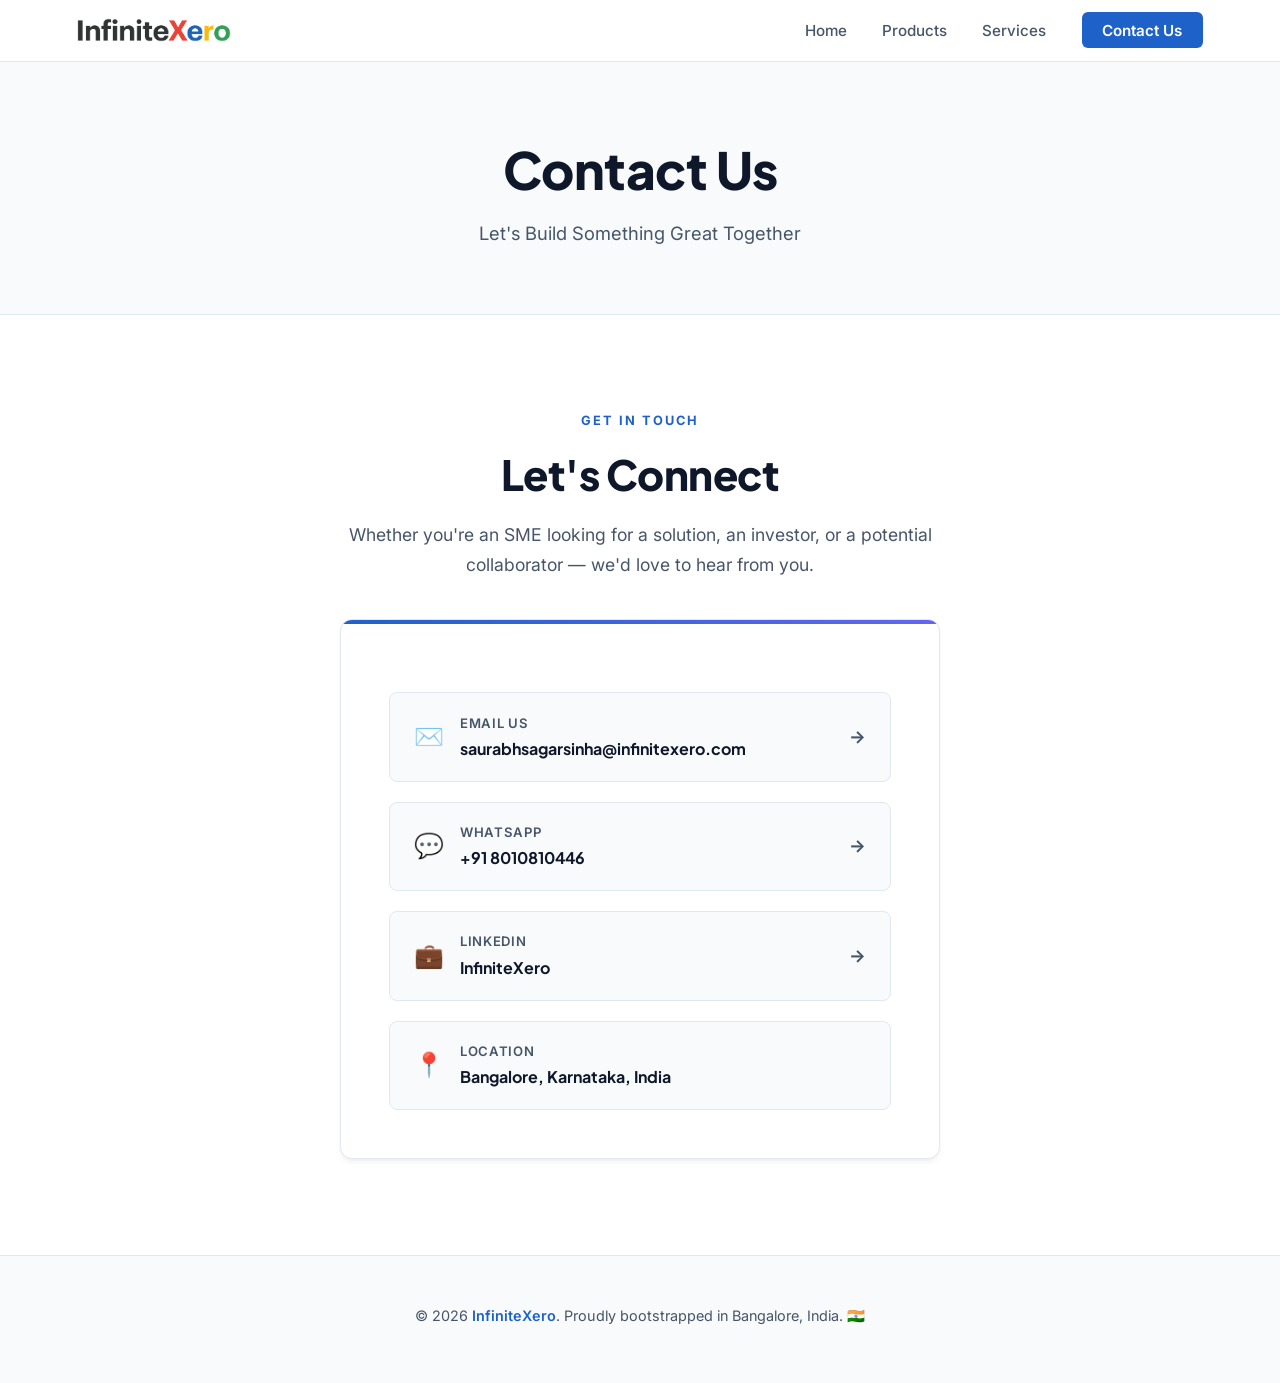
==== contact-us.html @ c76365dd "Fix flex container wrapping for contact page email on mobile" ====
<!DOCTYPE html>
<html lang="en">

<head>
  <meta charset="UTF-8" />
  <meta name="viewport" content="width=device-width, initial-scale=1.0" />
  <title>Contact Us — InfiniteXero</title>
  <link rel="stylesheet" href="style.css" />
  <style>
    /* ── PAGE-SPECIFIC CONTACT STYLE ── */
    .page-hero {
      min-height: 35vh;
      display: flex;
      flex-direction: column;
      align-items: center;
      justify-content: center;
      text-align: center;
      padding: 8rem 6% 4rem;
      background: var(--bg-secondary);
      border-bottom: 1px solid var(--border);
      position: relative;
      overflow: hidden;
    }

    .page-hero h1 {
      font-family: 'Plus Jakarta Sans', sans-serif;
      font-size: clamp(2.2rem, 5vw, 3.2rem);
      font-weight: 800;
      color: var(--text);
      margin-bottom: 0.5rem;
      letter-spacing: -0.5px;
    }

    .page-hero p {
      color: var(--text-muted);
      font-size: 1.15rem;
      max-width: 600px;
      margin: 0 auto;
    }

    #contact {
      background: var(--bg);
    }

    .contact-wrap {
      max-width: 600px;
      margin: 0 auto;
      text-align: center;
    }

    .contact-card {
      background: var(--card-bg);
      border: 1px solid var(--border);
      border-radius: 12px;
      padding: 3rem;
      margin-top: 2.5rem;
      box-shadow: var(--card-shadow);
      position: relative;
      overflow: hidden;
    }

    .contact-card::before {
      content: '';
      position: absolute;
      top: 0;
      left: 0;
      right: 0;
      height: 4px;
      background: linear-gradient(90deg, var(--accent-blue), var(--accent-purple));
    }

    .contact-links {
      display: flex;
      flex-direction: column;
      gap: 1.25rem;
      margin-top: 1.5rem;
    }

    .contact-link {
      display: flex;
      align-items: center;
      justify-content: space-between;
      background: var(--bg-secondary);
      border: 1px solid var(--border);
      border-radius: 8px;
      padding: 1.2rem 1.5rem;
      text-decoration: none;
      color: var(--text);
      transition: border-color 0.2s, background 0.2s;
    }

    .contact-link:hover {
      border-color: var(--accent-blue);
      background: rgba(30, 98, 201, 0.02);
    }

    .contact-link-left {
      display: flex;
      align-items: center;
      gap: 1rem;
      text-align: left;
      min-width: 0;
    }

    .contact-link-left > div {
      min-width: 0;
    }

    .contact-link-icon {
      font-size: 1.5rem;
    }

    .contact-link-label {
      font-size: 0.82rem;
      color: var(--text-muted);
      font-weight: 600;
      text-transform: uppercase;
      letter-spacing: 0.05em;
    }

    .contact-link-value {
      font-family: 'Plus Jakarta Sans', sans-serif;
      font-size: 1rem;
      font-weight: 700;
      color: var(--text);
      margin-top: 0.15rem;
      word-break: break-all;
    }

    .contact-arrow {
      color: var(--text-muted);
      font-size: 1.1rem;
      font-weight: 700;
    }

    .page-title {
      font-family: 'Plus Jakarta Sans', sans-serif;
      font-size: clamp(2rem, 4vw, 2.6rem);
      font-weight: 800;
      letter-spacing: -0.5px;
      margin-bottom: 0.75rem;
      color: var(--text);
    }

    @media (max-width: 768px) {
      .contact-card {
        padding: 2rem 1.5rem;
      }
      .contact-link {
        flex-direction: column;
        align-items: flex-start;
        gap: 0.75rem;
        padding: 1.2rem;
      }
      .contact-arrow {
        display: none;
      }
      .contact-link-value {
        font-size: 0.9rem;
        word-break: break-all;
      }
    }
  </style>
</head>

<body>

  <!-- NAV -->
  <nav>
    <a class="logo" href="index.html">
      <img src="infinitexero_logo.png" alt="InfiniteXero" />
    </a>
    <button class="hamburger" id="hamburger">
      <span></span>
      <span></span>
      <span></span>
    </button>
    <ul class="nav-links" id="navLinks">
      <li><a href="index.html">Home</a></li>
      <li><a href="products.html">Products</a></li>
      <li><a href="services.html">Services</a></li>
      <li><a href="contact-us.html" class="nav-cta">Contact Us</a></li>
    </ul>
  </nav>

  <script>
    const hamburger = document.getElementById('hamburger');
    const navLinks = document.getElementById('navLinks');

    hamburger.addEventListener('click', () => {
      hamburger.classList.toggle('active');
      navLinks.classList.toggle('active');
    });

    document.querySelectorAll('.nav-links a').forEach(link => {
      link.addEventListener('click', () => {
        hamburger.classList.remove('active');
        navLinks.classList.remove('active');
      });
    });
  </script>

  <!-- PAGE HEADER -->
  <section class="page-hero">
    <h1>Contact Us</h1>
    <p>Let's Build Something Great Together</p>
  </section>

  <!-- CONTACT -->
  <section id="contact">
    <div class="contact-wrap">
      <div class="section-eyebrow">Get In Touch</div>
      <h2 class="page-title">Let's Connect</h2>
      <p class="section-sub" style="margin: 0 auto 2.5rem;">Whether you're an SME looking for a solution, an investor, or a potential collaborator — we'd love to hear from you.</p>
      
      <div class="contact-card">
        <div class="contact-links">
          <a class="contact-link" href="mailto:saurabhsagarsinha@infinitexero.com">
            <div class="contact-link-left">
              <span class="contact-link-icon">✉️</span>
              <div>
                <div class="contact-link-label">Email Us</div>
                <div class="contact-link-value">saurabhsagarsinha@infinitexero.com</div>
              </div>
            </div>
            <span class="contact-arrow">&rarr;</span>
          </a>
          <a class="contact-link" href="https://wa.me/918010810446" target="_blank">
            <div class="contact-link-left">
              <span class="contact-link-icon">💬</span>
              <div>
                <div class="contact-link-label">WhatsApp</div>
                <div class="contact-link-value">+91 8010810446</div>
              </div>
            </div>
            <span class="contact-arrow">&rarr;</span>
          </a>
          <a class="contact-link" href="https://www.linkedin.com/company/infinitexero/about/" target="_blank">
            <div class="contact-link-left">
              <span class="contact-link-icon">💼</span>
              <div>
                <div class="contact-link-label">LinkedIn</div>
                <div class="contact-link-value">InfiniteXero</div>
              </div>
            </div>
            <span class="contact-arrow">&rarr;</span>
          </a>
          <div class="contact-link" style="cursor:default;">
            <div class="contact-link-left">
              <span class="contact-link-icon">📍</span>
              <div>
                <div class="contact-link-label">Location</div>
                <div class="contact-link-value">Bangalore, Karnataka, India</div>
              </div>
            </div>
          </div>
        </div>
      </div>
    </div>
  </section>

  <!-- FOOTER -->
  <footer>
    <p>© 2026 <span>InfiniteXero</span>. Proudly bootstrapped in Bangalore, India. 🇮🇳</p>
  </footer>

</body>

</html>
---- style.css ----
/* ── INFINITEXERO GLOBAL STYLE (ZOHO-INSPIRED LIGHT THEME) ── */

@import url('https://fonts.googleapis.com/css2?family=Plus+Jakarta+Sans:wght@400;500;600;700;800&family=Inter:wght@300;400;500;600;700&display=swap');

:root {
  --bg: #ffffff;
  --bg-secondary: #f8fafc;
  --text: #0f172a;
  --text-muted: #475569;
  --border: #e2e8f0;
  --card-bg: #ffffff;
  --card-shadow: 0 4px 6px -1px rgba(0, 0, 0, 0.05), 0 2px 4px -2px rgba(0, 0, 0, 0.05);
  --card-shadow-hover: 0 20px 25px -5px rgba(0, 0, 0, 0.1), 0 8px 10px -6px rgba(0, 0, 0, 0.1);
  
  /* Zoho-inspired Corporate Accents */
  --accent-blue: #1e62c9;    /* Corporate Ops / GymOS */
  --accent-red: #ea4335;     /* ERP & Finance / BizSaathi */
  --accent-green: #34a853;   /* Native Delivery / ZarooratWala */
  --accent-yellow: #fbbc05;  /* Property SaaS / PG Saathi */
  --accent-purple: #6366f1;
}

*, *::before, *::after {
  box-sizing: border-box;
  margin: 0;
  padding: 0;
}

html {
  scroll-behavior: smooth;
}

body {
  background-color: var(--bg);
  color: var(--text);
  font-family: 'Inter', sans-serif;
  line-height: 1.6;
  overflow-x: hidden;
}

/* ── NAV BAR ── */
nav {
  position: fixed;
  top: 0;
  left: 0;
  right: 0;
  z-index: 100;
  display: flex;
  align-items: center;
  justify-content: space-between;
  padding: 1.1rem 6%;
  background: rgba(255, 255, 255, 0.9);
  backdrop-filter: blur(16px);
  border-bottom: 1px solid var(--border);
}
.logo {
  display: flex;
  align-items: center;
  text-decoration: none;
}

.logo img {
  height: 24px;
  display: block;
  transition: height 0.3s ease;
}

@media (max-width: 768px) {
  .logo img {
    height: 20px;
  }
}
.nav-links {
  display: flex;
  align-items: center;
  gap: 2.2rem;
  list-style: none;
}

.nav-links a {
  color: var(--text-muted);
  text-decoration: none;
  font-size: 0.95rem;
  font-weight: 500;
  transition: color 0.2s;
}

.nav-links a:hover {
  color: var(--accent-blue);
}

.nav-cta {
  background: var(--accent-blue);
  color: #ffffff !important;
  padding: 0.55rem 1.3rem;
  border-radius: 6px;
  font-weight: 600 !important;
  transition: opacity 0.2s !important;
}

.nav-cta:hover {
  opacity: 0.9;
}

/* ── MOBILE MENU ── */
.hamburger {
  display: none;
  width: 26px;
  height: 20px;
  flex-direction: column;
  justify-content: space-between;
  background: none;
  border: none;
  cursor: pointer;
  padding: 0;
  z-index: 101;
}

.hamburger span {
  width: 100%;
  height: 2px;
  background: var(--text);
  transition: all 0.3s;
}

.hamburger.active span:nth-child(1) {
  transform: rotate(45deg) translateY(8px);
}

.hamburger.active span:nth-child(2) {
  opacity: 0;
}

.hamburger.active span:nth-child(3) {
  transform: rotate(-45deg) translateY(-8px);
}

@media (max-width: 768px) {
  .hamburger {
    display: flex;
  }
  .nav-links {
    display: none;
    position: absolute;
    top: 100%;
    left: 0;
    right: 0;
    flex-direction: column;
    gap: 0;
    background: #ffffff;
    padding: 1rem 0;
    border-top: 1px solid var(--border);
    border-bottom: 1px solid var(--border);
    box-shadow: 0 4px 6px -1px rgba(0, 0, 0, 0.05);
  }
  .nav-links.active {
    display: flex;
  }
  .nav-links li {
    width: 100%;
  }
  .nav-links a {
    display: block;
    padding: 0.8rem 6%;
    width: 100%;
  }
  .nav-cta {
    margin: 0.5rem 6%;
    text-align: center;
  }
}

/* ── LAYOUT & SECTION SYSTEM ── */
section {
  padding: 6rem 6%;
}

.section-header {
  max-width: 700px;
  margin-bottom: 3.5rem;
}

.section-eyebrow {
  font-size: 0.8rem;
  font-weight: 700;
  letter-spacing: 0.15em;
  text-transform: uppercase;
  color: var(--accent-blue);
  margin-bottom: 0.6rem;
}

.section-title {
  font-family: 'Plus Jakarta Sans', sans-serif;
  font-size: clamp(2rem, 4vw, 2.8rem);
  font-weight: 800;
  color: var(--text);
  line-height: 1.2;
  letter-spacing: -0.5px;
}

.section-sub {
  color: var(--text-muted);
  font-size: 1.1rem;
  margin-top: 1rem;
  line-height: 1.7;
}

/* ── BUTTONS ── */
.btn-primary {
  background: var(--accent-blue);
  color: #ffffff;
  padding: 0.85rem 2rem;
  border-radius: 6px;
  font-weight: 600;
  font-size: 0.95rem;
  text-decoration: none;
  border: none;
  cursor: pointer;
  transition: opacity 0.2s, transform 0.1s;
  display: inline-block;
}

.btn-primary:hover {
  opacity: 0.95;
}

.btn-outline {
  background: transparent;
  color: var(--text);
  border: 1.5px solid var(--border);
  padding: 0.85rem 2rem;
  border-radius: 6px;
  font-weight: 600;
  font-size: 0.95rem;
  text-decoration: none;
  cursor: pointer;
  transition: border-color 0.2s, background 0.2s;
  display: inline-block;
}

.btn-outline:hover {
  border-color: var(--text-muted);
  background: rgba(0, 0, 0, 0.02);
}

/* ── FOOTER ── */
footer {
  background-color: var(--bg-secondary);
  border-top: 1px solid var(--border);
  padding: 3rem 6%;
  text-align: center;
  color: var(--text-muted);
  font-size: 0.9rem;
}

footer span {
  color: var(--accent-blue);
  font-weight: 600;
}

footer p {
  margin-bottom: 0.5rem;
}

footer .footer-fineprint {
  font-size: 0.8rem;
  margin-top: 0.75rem;
  opacity: 0.8;
}
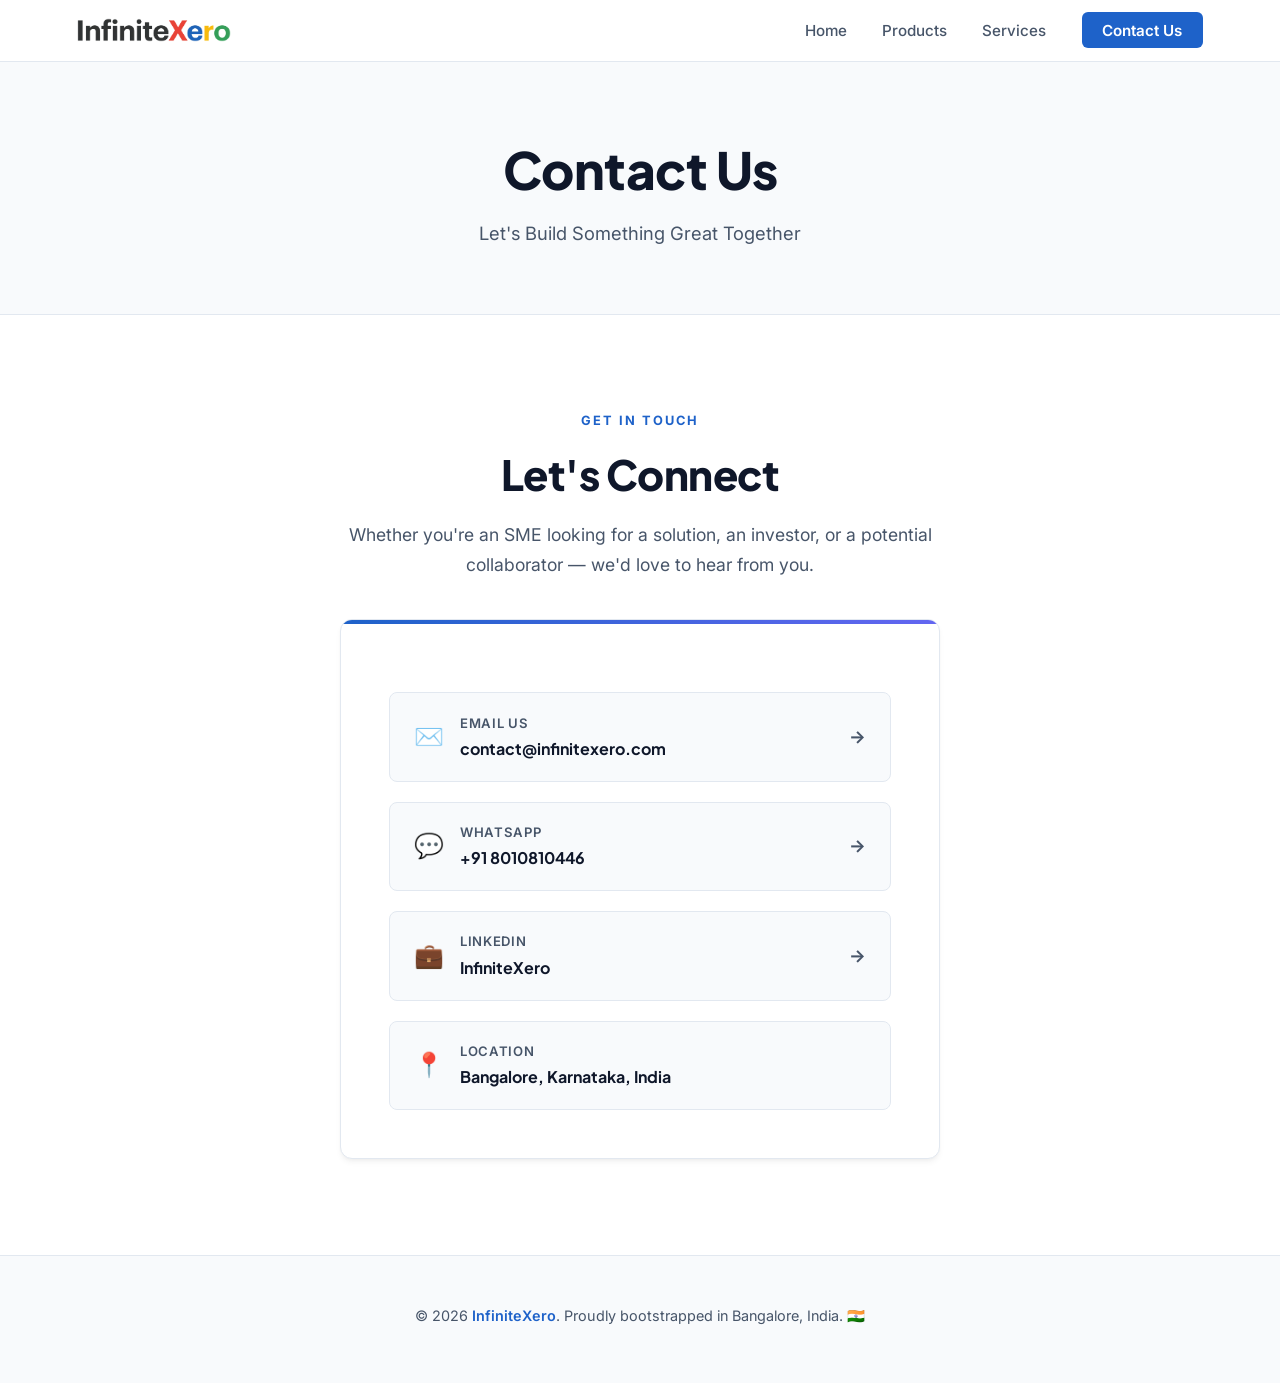
==== commit 0f4e3488: "Update contact email in contact-us.html" ====
--- a/contact-us.html
+++ b/contact-us.html
@@ -215,12 +215,12 @@
       
       <div class="contact-card">
         <div class="contact-links">
-          <a class="contact-link" href="mailto:saurabhsagarsinha@infinitexero.com">
+          <a class="contact-link" href="mailto:contact@infinitexero.com">
             <div class="contact-link-left">
               <span class="contact-link-icon">✉️</span>
               <div>
                 <div class="contact-link-label">Email Us</div>
-                <div class="contact-link-value">saurabhsagarsinha@infinitexero.com</div>
+                <div class="contact-link-value">contact@infinitexero.com</div>
               </div>
             </div>
             <span class="contact-arrow">&rarr;</span>
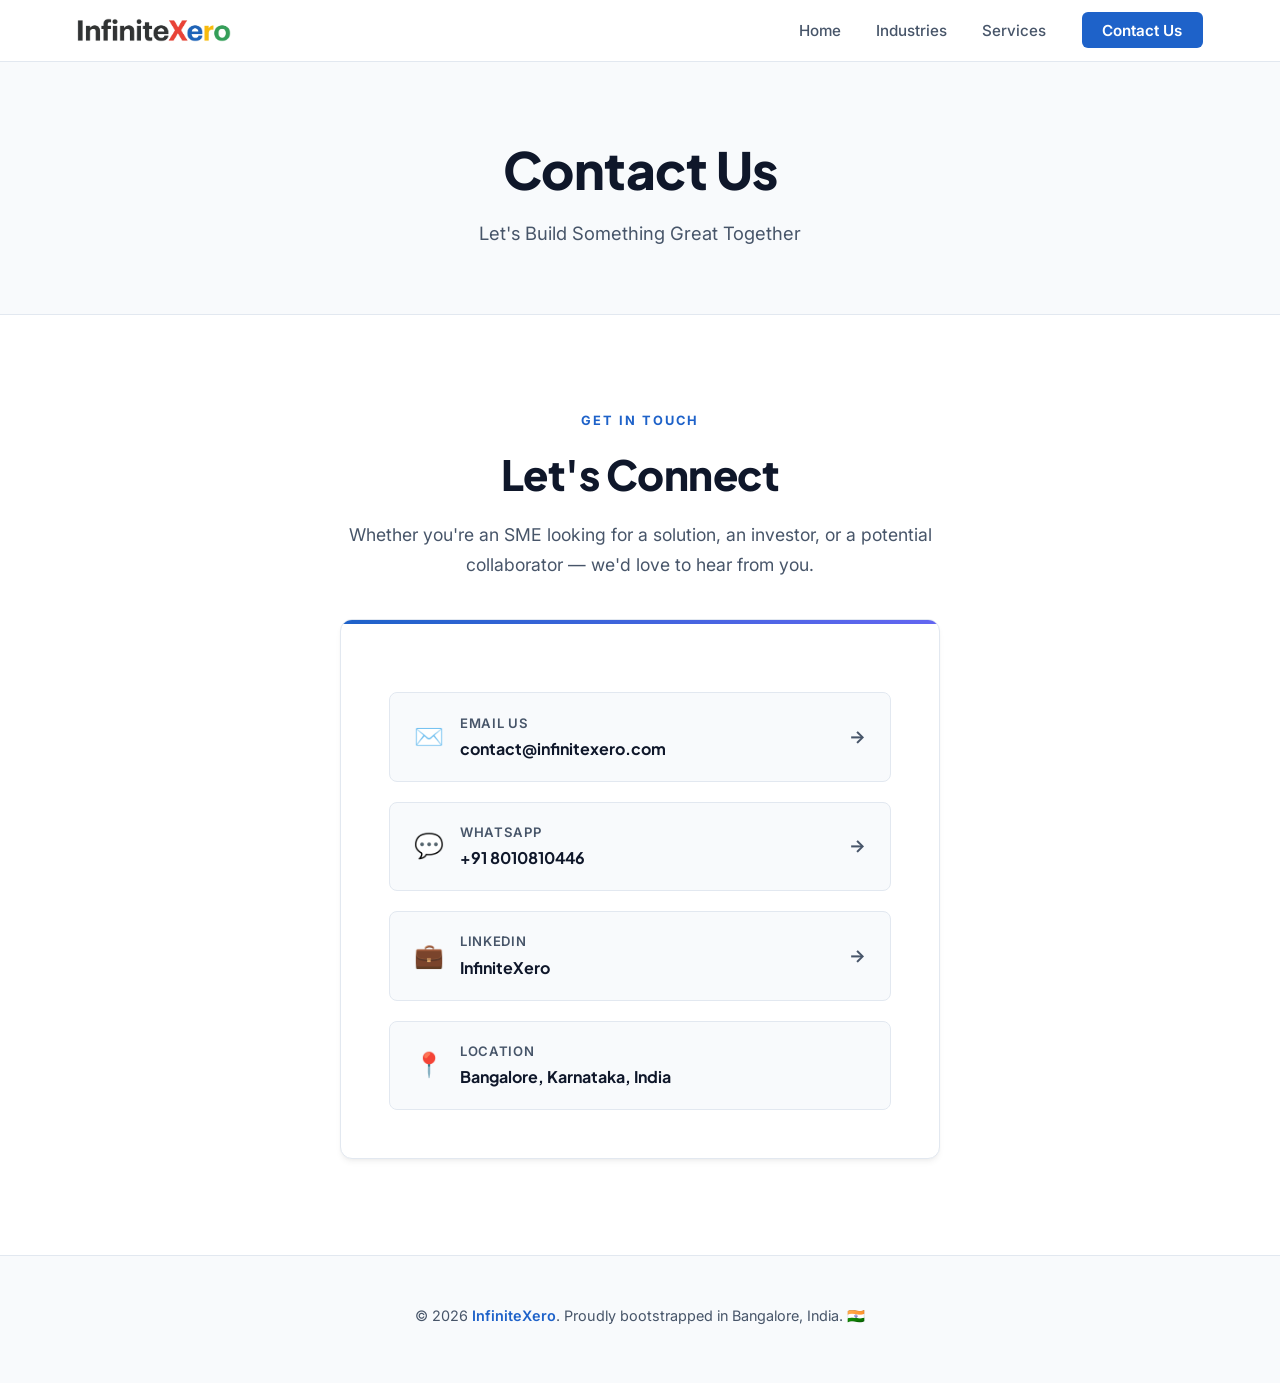
==== commit b7eba2ec: "Reposition site around industry solutions, custom software, and homepage animation Replace the BizSa" ====
--- a/contact-us.html
+++ b/contact-us.html
@@ -5,7 +5,7 @@
   <meta charset="UTF-8" />
   <meta name="viewport" content="width=device-width, initial-scale=1.0" />
   <title>Contact Us — InfiniteXero</title>
-  <link rel="stylesheet" href="style.css" />
+  <link rel="stylesheet" href="/style.css" />
   <style>
     /* ── PAGE-SPECIFIC CONTACT STYLE ── */
     .page-hero {
@@ -167,8 +167,8 @@
 
   <!-- NAV -->
   <nav>
-    <a class="logo" href="index.html">
-      <img src="infinitexero_logo.png" alt="InfiniteXero" />
+    <a class="logo" href="/home">
+      <img src="/infinitexero_logo.png" alt="InfiniteXero" />
     </a>
     <button class="hamburger" id="hamburger">
       <span></span>
@@ -176,10 +176,10 @@
       <span></span>
     </button>
     <ul class="nav-links" id="navLinks">
-      <li><a href="index.html">Home</a></li>
-      <li><a href="products.html">Products</a></li>
-      <li><a href="services.html">Services</a></li>
-      <li><a href="contact-us.html" class="nav-cta">Contact Us</a></li>
+      <li><a href="/home">Home</a></li>
+      <li><a href="/products">Industries</a></li>
+      <li><a href="/services">Services</a></li>
+      <li><a href="/contact-us.html" class="nav-cta">Contact Us</a></li>
     </ul>
   </nav>
 
--- a/style.css
+++ b/style.css
@@ -13,10 +13,10 @@
   --card-shadow-hover: 0 20px 25px -5px rgba(0, 0, 0, 0.1), 0 8px 10px -6px rgba(0, 0, 0, 0.1);
   
   /* Zoho-inspired Corporate Accents */
-  --accent-blue: #1e62c9;    /* Corporate Ops / GymOS */
-  --accent-red: #ea4335;     /* ERP & Finance / BizSaathi */
-  --accent-green: #34a853;   /* Native Delivery / ZarooratWala */
-  --accent-yellow: #fbbc05;  /* Property SaaS / PG Saathi */
+  --accent-blue: #1e62c9;
+  --accent-red: #ea4335;
+  --accent-green: #34a853;
+  --accent-yellow: #fbbc05;
   --accent-purple: #6366f1;
 }
 
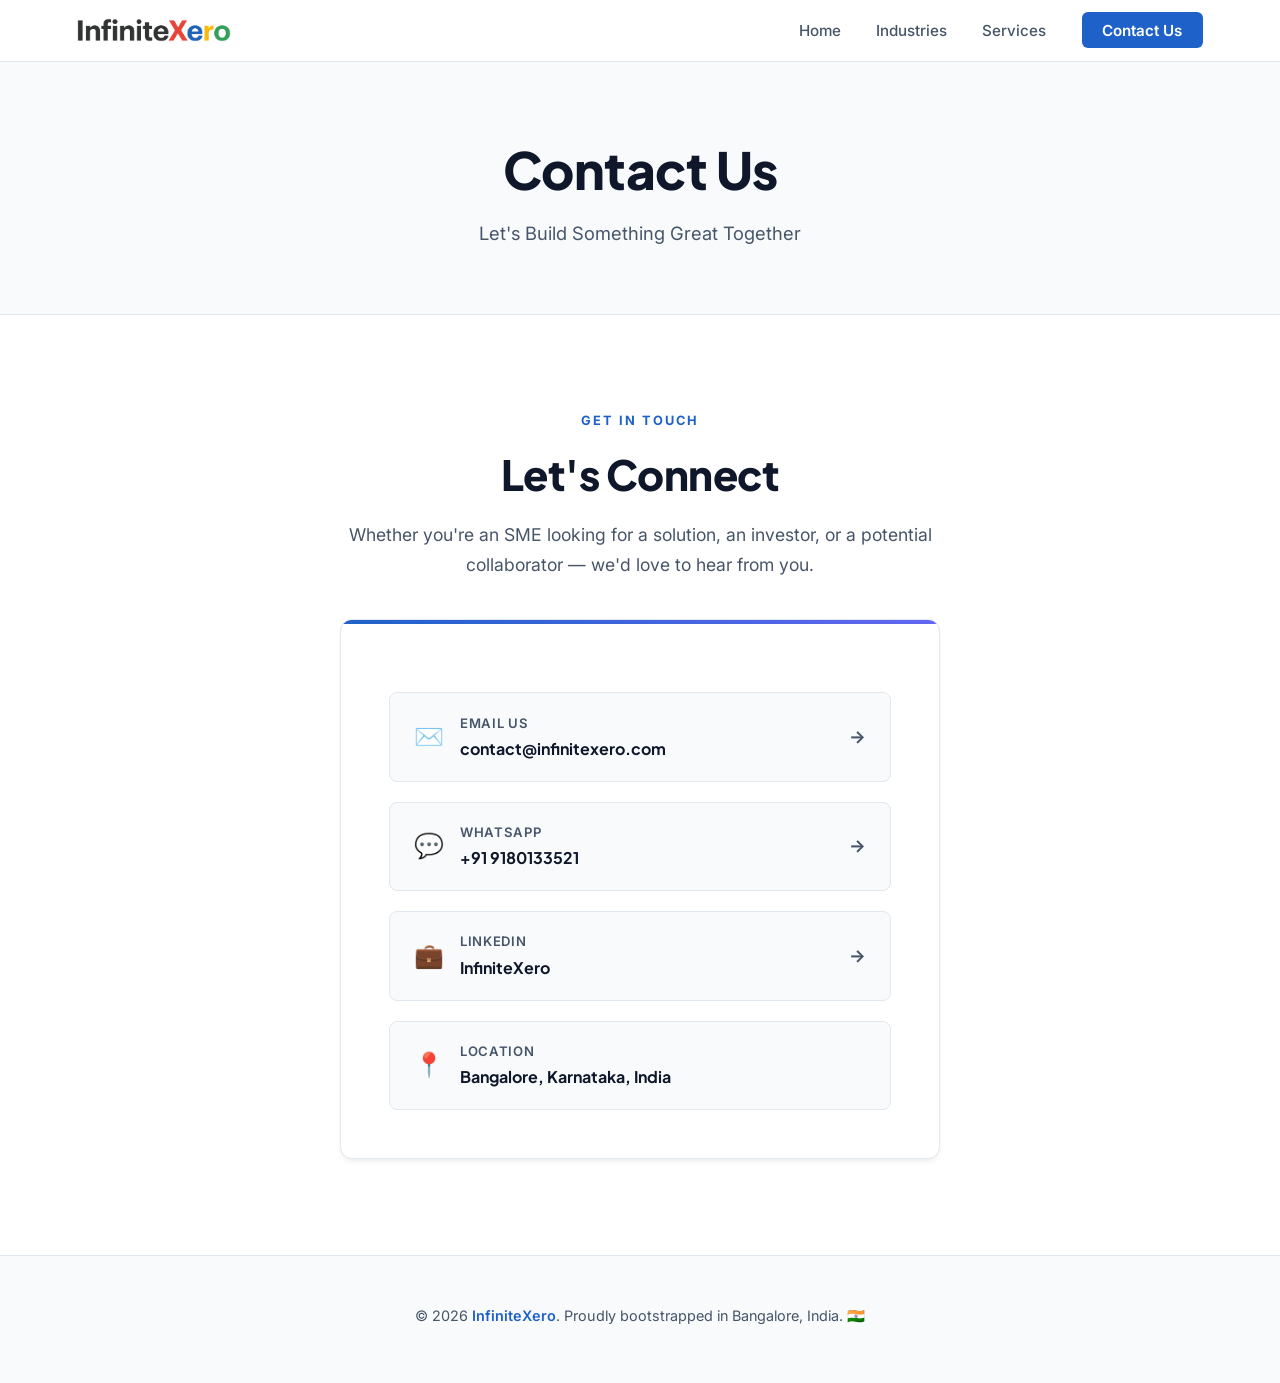
==== commit dd25968a: "Update contact phone number to +91 9180133521 Co-Authored-By: Claude Sonnet 5 <noreply@anthropic.com" ====
--- a/contact-us.html
+++ b/contact-us.html
@@ -225,12 +225,12 @@
             </div>
             <span class="contact-arrow">&rarr;</span>
           </a>
-          <a class="contact-link" href="https://wa.me/918010810446" target="_blank">
+          <a class="contact-link" href="https://wa.me/919180133521" target="_blank">
             <div class="contact-link-left">
               <span class="contact-link-icon">💬</span>
               <div>
                 <div class="contact-link-label">WhatsApp</div>
-                <div class="contact-link-value">+91 8010810446</div>
+                <div class="contact-link-value">+91 9180133521</div>
               </div>
             </div>
             <span class="contact-arrow">&rarr;</span>
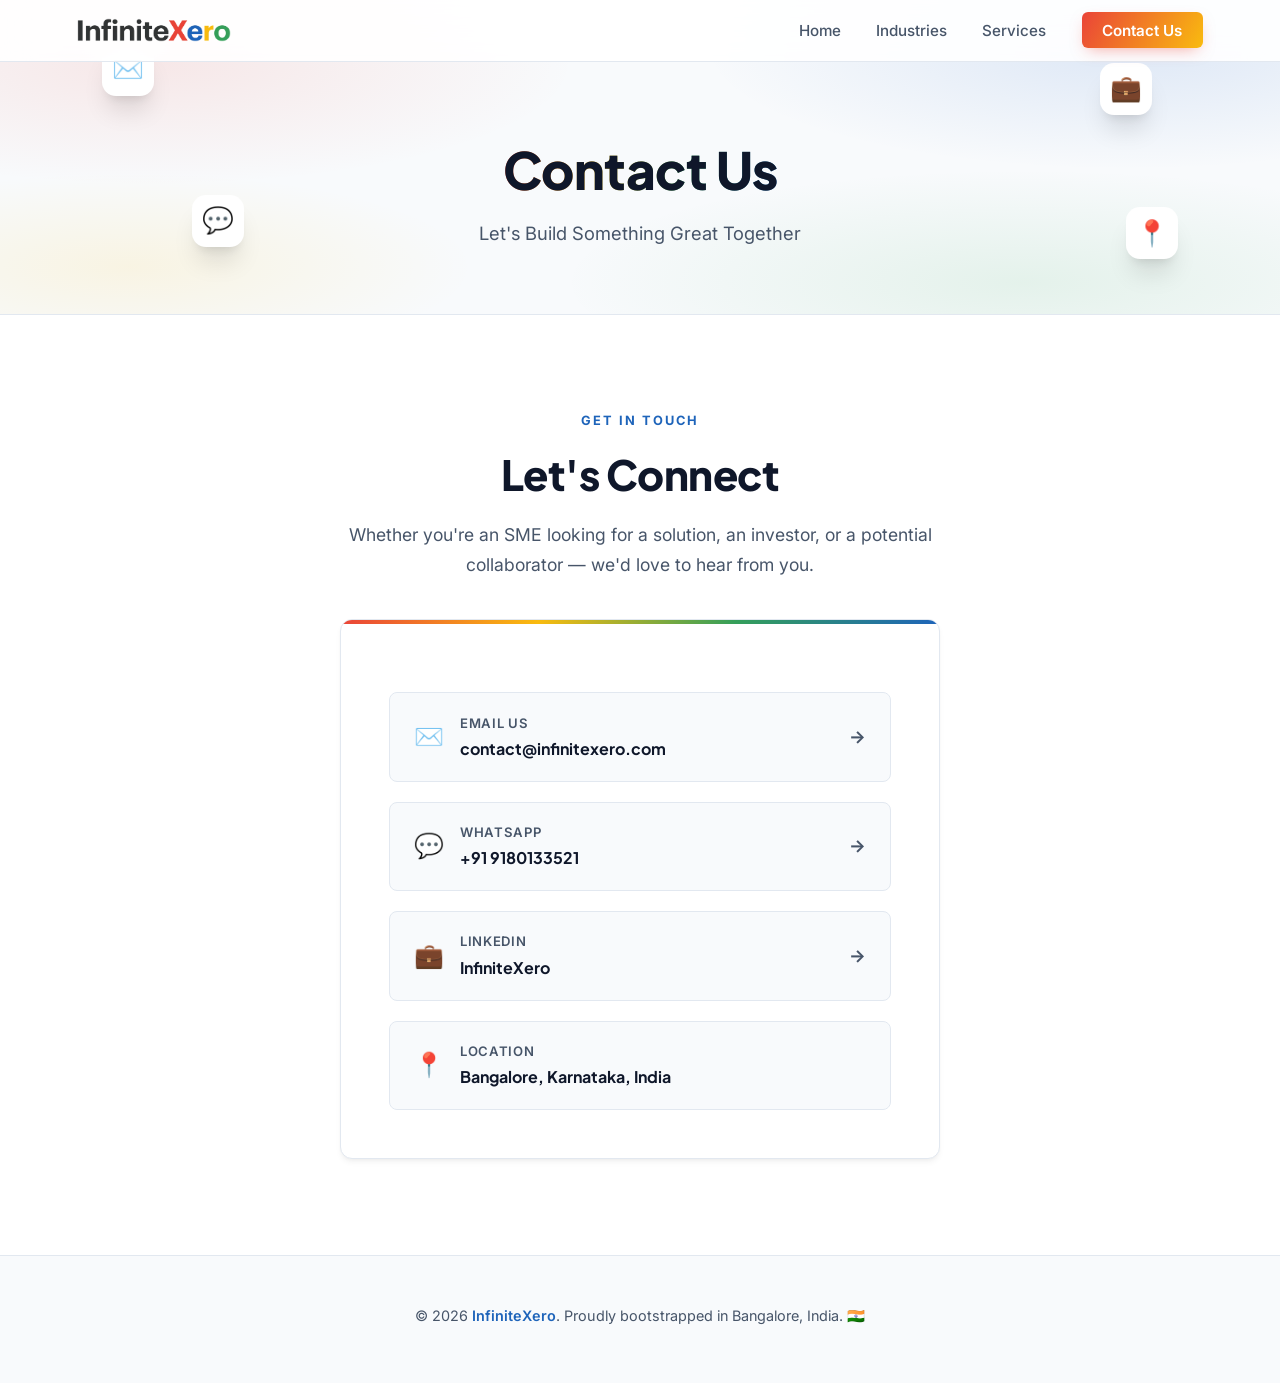
==== commit 7bcadaaa: "Make site more vibrant, add hero illustration, align accents to logo colors - Add animated hero SVG " ====
--- a/contact-us.html
+++ b/contact-us.html
@@ -66,7 +66,7 @@
       left: 0;
       right: 0;
       height: 4px;
-      background: linear-gradient(90deg, var(--accent-blue), var(--accent-purple));
+      background: var(--grad-full);
     }
 
     .contact-links {
@@ -202,6 +202,10 @@
 
   <!-- PAGE HEADER -->
   <section class="page-hero">
+    <span class="deco-badge d1">✉️</span>
+    <span class="deco-badge d2">💬</span>
+    <span class="deco-badge d3">💼</span>
+    <span class="deco-badge d4">📍</span>
     <h1>Contact Us</h1>
     <p>Let's Build Something Great Together</p>
   </section>
--- a/style.css
+++ b/style.css
@@ -12,12 +12,17 @@
   --card-shadow: 0 4px 6px -1px rgba(0, 0, 0, 0.05), 0 2px 4px -2px rgba(0, 0, 0, 0.05);
   --card-shadow-hover: 0 20px 25px -5px rgba(0, 0, 0, 0.1), 0 8px 10px -6px rgba(0, 0, 0, 0.1);
   
-  /* Zoho-inspired Corporate Accents */
-  --accent-blue: #1e62c9;
-  --accent-red: #ea4335;
-  --accent-green: #34a853;
-  --accent-yellow: #fbbc05;
-  --accent-purple: #6366f1;
+  /* Brand Accents — sampled directly from the InfiniteXero logo (X-e-r-o) */
+  --accent-blue: #1e64ba;
+  --accent-red: #ea4438;
+  --accent-green: #349f5a;
+  --accent-yellow: #f9bb0f;
+
+  /* Vibrant gradients built entirely from the 4 brand colors */
+  --grad-primary: linear-gradient(120deg, var(--accent-blue), var(--accent-green));
+  --grad-warm: linear-gradient(120deg, var(--accent-red), var(--accent-yellow));
+  --grad-fresh: linear-gradient(120deg, var(--accent-green), var(--accent-blue));
+  --grad-full: linear-gradient(100deg, var(--accent-red) 0%, var(--accent-yellow) 33%, var(--accent-green) 66%, var(--accent-blue) 100%);
 }
 
 *, *::before, *::after {
@@ -90,16 +95,18 @@
 }
 
 .nav-cta {
-  background: var(--accent-blue);
+  background: var(--grad-warm);
   color: #ffffff !important;
   padding: 0.55rem 1.3rem;
   border-radius: 6px;
   font-weight: 600 !important;
-  transition: opacity 0.2s !important;
+  transition: transform 0.2s !important, box-shadow 0.2s !important;
+  box-shadow: 0 6px 16px -6px rgba(234, 68, 56, 0.5);
 }
 
 .nav-cta:hover {
-  opacity: 0.9;
+  transform: translateY(-2px);
+  box-shadow: 0 10px 20px -6px rgba(249, 187, 15, 0.55);
 }
 
 /* ── MOBILE MENU ── */
@@ -207,7 +214,8 @@
 
 /* ── BUTTONS ── */
 .btn-primary {
-  background: var(--accent-blue);
+  background: var(--grad-warm);
+  background-size: 160% 160%;
   color: #ffffff;
   padding: 0.85rem 2rem;
   border-radius: 6px;
@@ -216,12 +224,19 @@
   text-decoration: none;
   border: none;
   cursor: pointer;
-  transition: opacity 0.2s, transform 0.1s;
+  transition: background-position 0.5s ease, transform 0.15s ease, box-shadow 0.25s ease;
   display: inline-block;
+  box-shadow: 0 8px 20px -8px rgba(234, 68, 56, 0.55);
 }
 
 .btn-primary:hover {
-  opacity: 0.95;
+  background-position: 100% 100%;
+  transform: translateY(-2px);
+  box-shadow: 0 12px 24px -8px rgba(249, 187, 15, 0.55);
+}
+
+.btn-primary:active {
+  transform: translateY(0);
 }
 
 .btn-outline {
@@ -267,3 +282,71 @@
   margin-top: 0.75rem;
   opacity: 0.8;
 }
+
+/* ── SHARED VIBRANT PAGE-HERO DECORATION ── */
+@media (prefers-reduced-motion: reduce) {
+  * { animation-duration: 0.01ms !important; animation-iteration-count: 1 !important; transition-duration: 0.01ms !important; }
+}
+
+@keyframes deco-float {
+  0%, 100% { transform: translate(0, 0) rotate(0deg); }
+  50% { transform: translate(10px, -18px) rotate(6deg); }
+}
+
+@keyframes deco-float-rev {
+  0%, 100% { transform: translate(0, 0) rotate(0deg); }
+  50% { transform: translate(-12px, -14px) rotate(-8deg); }
+}
+
+@keyframes deco-spin-slow {
+  from { transform: rotate(0deg); }
+  to { transform: rotate(360deg); }
+}
+
+.page-hero {
+  position: relative;
+  overflow: hidden;
+  background:
+    radial-gradient(ellipse 55% 65% at 12% 20%, rgba(234, 67, 53, 0.10) 0%, transparent 60%),
+    radial-gradient(ellipse 55% 65% at 88% 15%, rgba(30, 98, 201, 0.12) 0%, transparent 60%),
+    radial-gradient(ellipse 60% 60% at 80% 90%, rgba(52, 168, 83, 0.10) 0%, transparent 60%),
+    radial-gradient(ellipse 45% 50% at 10% 85%, rgba(251, 188, 5, 0.10) 0%, transparent 60%),
+    var(--bg-secondary) !important;
+}
+
+.page-hero .deco-badge {
+  position: absolute;
+  font-size: 1.6rem;
+  width: 52px;
+  height: 52px;
+  display: flex;
+  align-items: center;
+  justify-content: center;
+  border-radius: 14px;
+  background: #ffffff;
+  box-shadow: var(--card-shadow-hover);
+  z-index: 0;
+  pointer-events: none;
+}
+
+.page-hero .deco-badge.d1 { top: 14%; left: 8%; color: var(--accent-red); animation: deco-float 6s ease-in-out infinite; }
+.page-hero .deco-badge.d2 { top: 62%; left: 15%; color: var(--accent-yellow); animation: deco-float-rev 7s ease-in-out infinite; }
+.page-hero .deco-badge.d3 { top: 20%; right: 10%; color: var(--accent-green); animation: deco-float-rev 5.5s ease-in-out infinite; }
+.page-hero .deco-badge.d4 { top: 66%; right: 8%; color: var(--accent-blue); animation: deco-float 6.5s ease-in-out infinite; }
+
+.page-hero h1,
+.page-hero p {
+  position: relative;
+  z-index: 1;
+}
+
+.page-hero h1 {
+  background: var(--grad-full);
+  -webkit-background-clip: text;
+  background-clip: text;
+  color: transparent;
+}
+
+@media (max-width: 768px) {
+  .page-hero .deco-badge { display: none; }
+}
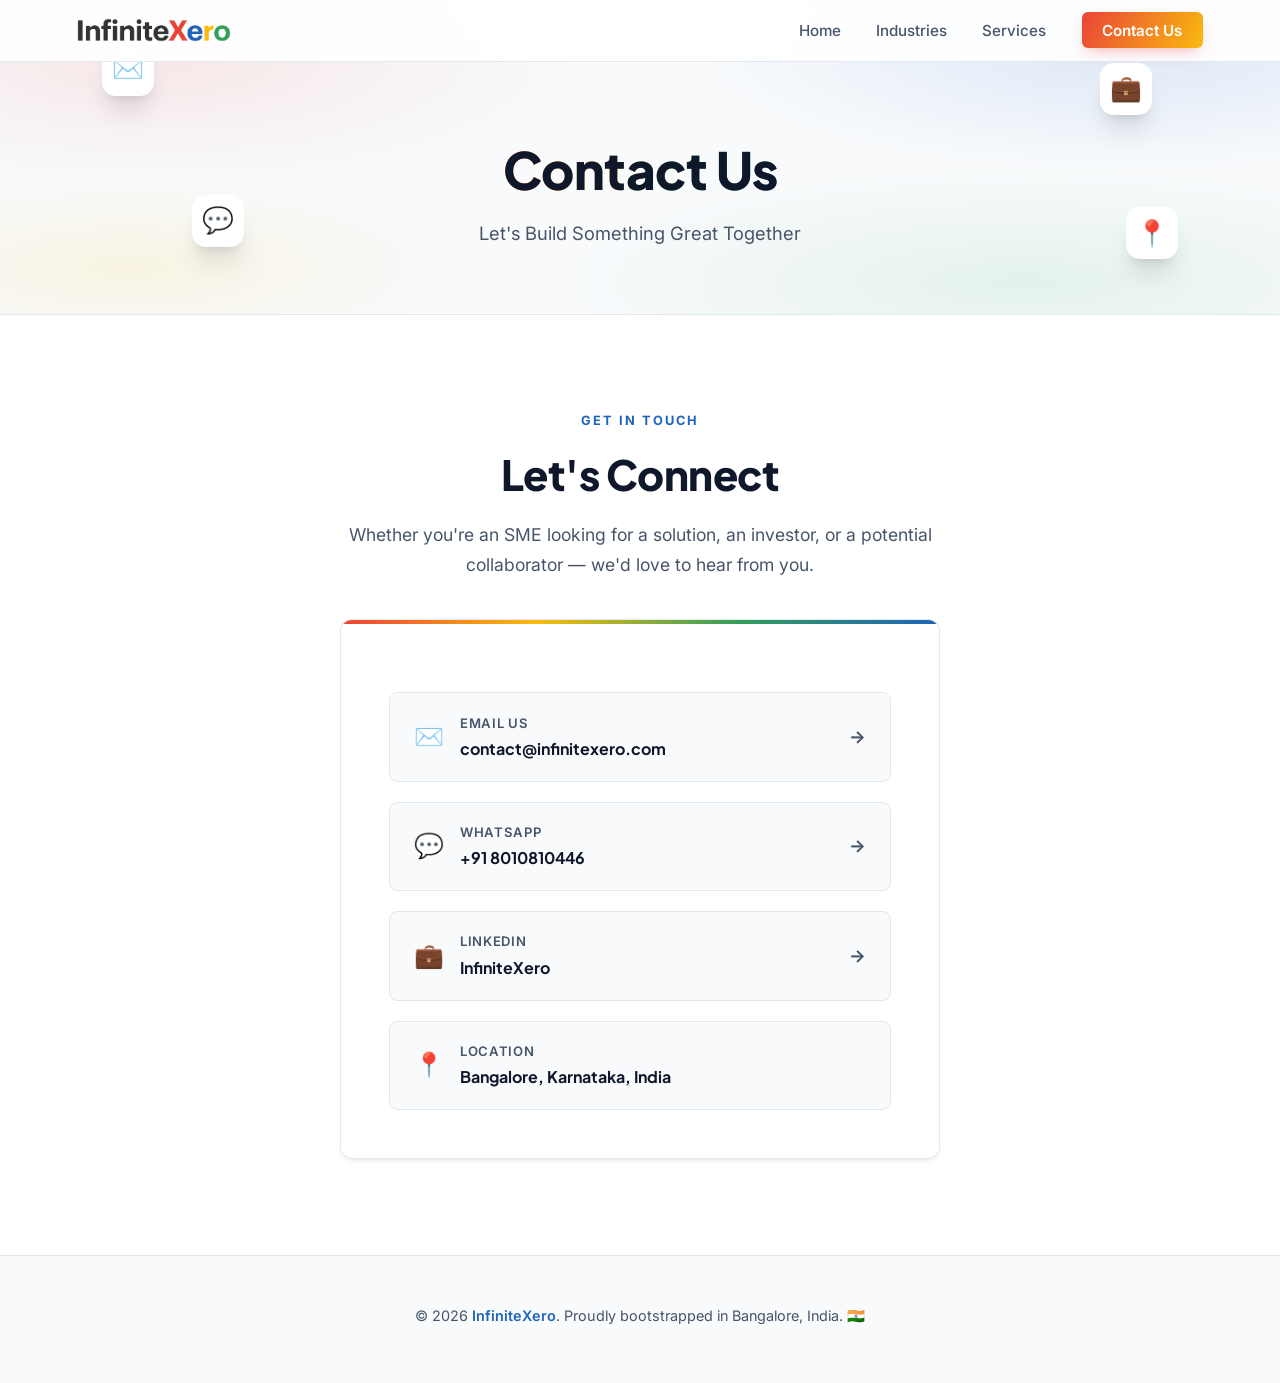
==== commit fad31469: "Update WhatsApp contact number in contact-us.html Phone Number Update" ====
--- a/contact-us.html
+++ b/contact-us.html
@@ -229,12 +229,12 @@
             </div>
             <span class="contact-arrow">&rarr;</span>
           </a>
-          <a class="contact-link" href="https://wa.me/919180133521" target="_blank">
+          <a class="contact-link" href="https://wa.me/918010810446" target="_blank">
             <div class="contact-link-left">
               <span class="contact-link-icon">💬</span>
               <div>
                 <div class="contact-link-label">WhatsApp</div>
-                <div class="contact-link-value">+91 9180133521</div>
+                <div class="contact-link-value">+91 8010810446</div>
               </div>
             </div>
             <span class="contact-arrow">&rarr;</span>
